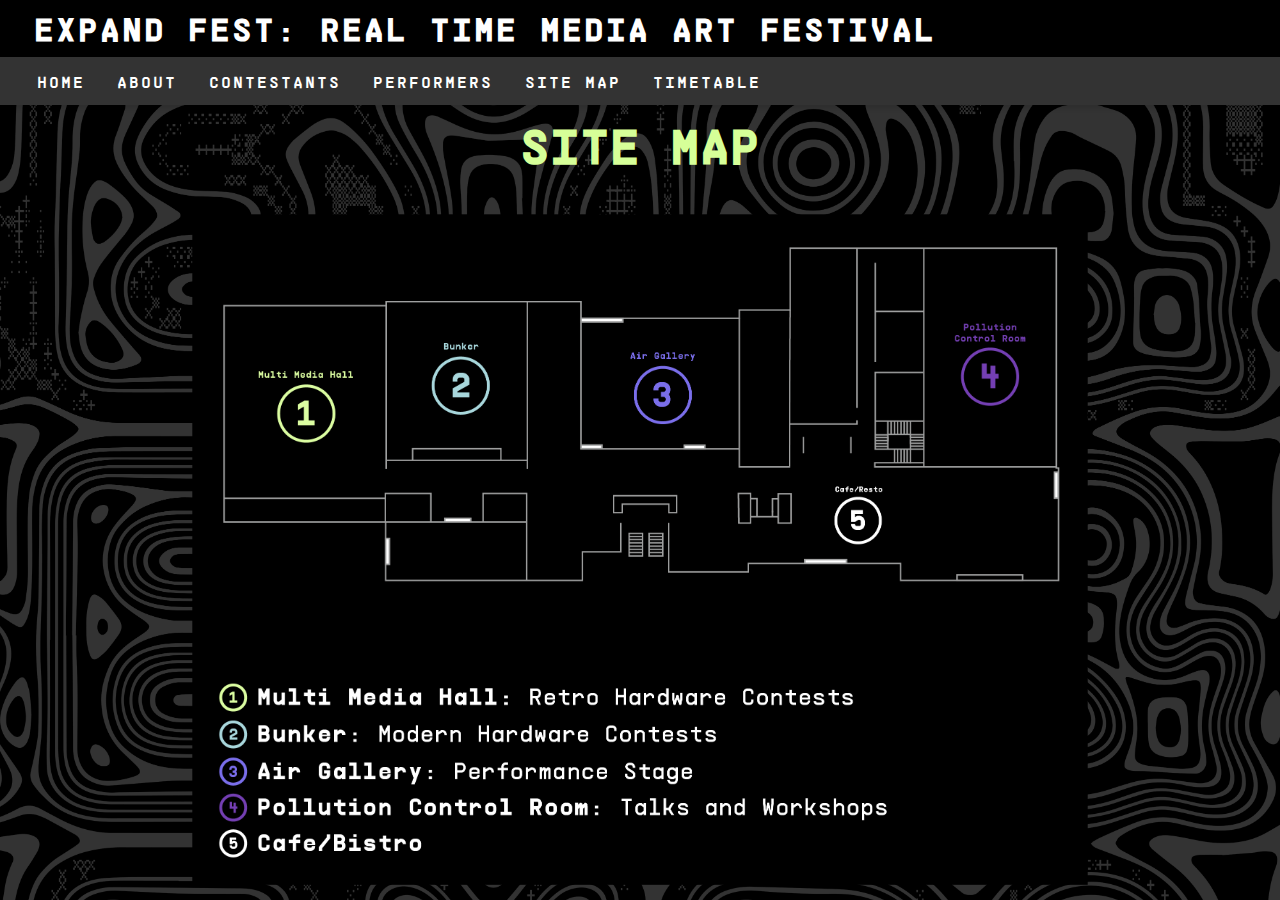
==== pages/page_about/index.html @ 902fbd70 "renew site" ====
<!DOCTYPE html>
<html lang="en">
  <head>
    <link rel="stylesheet" type="text/css" href="style.css">
    <meta charset="utf-8" />

  </head>
  <body>

    <header>
      <h1><a href="#" style="text-decoration:none;color: white;">EXPAND FEST: REAL TIME MEDIA ART FESTIVAL</a></h1>
      <nav id="menu">
          <div class="menu-wrapper">
              <a href="../../index.html">HOME</a>
              <a href="#">ABOUT</a>
              <a href="../page_contestants/index.html">CONTESTANTS</a>
              <a href="../page_performers/index.html">PERFORMERS</a>
              <a href="../page_sitemap/index.html">SITE MAP</a>
              <a href="../page_timetable/index.html">TIMETABLE</a>
          </div>
      </nav>
  </header>
    
    <!-- Main Content -->
    <main>
      <!-- Left Section -->
      <div class="left-section">
          <h2 style="color: #d6ff98; font-size:3em;">SITE MAP</h2>

          <a href="">
            <img src="./assets/sitemap2.png">
          </a>
          <!-- Add more content as needed -->
      </div>

      
  </main>
    <script>
      const header = document.querySelector('header');
      const menu = document.getElementById('menu');

      header.addEventListener('mouseenter', () => {
          menu.style.display = 'block';
      });

      header.addEventListener('mouseleave', () => {
          menu.style.display = 'none';
      });
    </script>
  </body>
</html>
---- pages/page_about/style.css ----
html, body {
  margin: 0;
  padding: 0;
  overflow: hidden;

  display: flex;
  flex-direction: column;
  height: 100vh; /* 100% of the viewport height */
  overflow: hidden; /* Hide overflow at the body level */
  
  background-image: url('./assets/bg_both_dim.png');
  background-size: 100%;
}


header {
  background-color: black;
  color: white;
  padding: 1vh;
  position: relative;
  font-family: customFont;
  letter-spacing: 2px;
  z-index: 1; /* Ensure the header stays on top */
}

h1 {
  margin: 0;
}

h1, p {
  text-align: left;
  margin-left: 2%;
}

/* Navigation Menu Styles */
nav {
  display: none; /* Hide the menu by default */
  position: absolute;
  top: 100%; /* Position the menu just below the header */
  left: 0;
  width: 100%;
  background-color: #333; /* Background color for the menu */
  padding: 0.5vh;
  box-shadow: 0px 4px 4px rgba(0, 0, 0, 0.1); /* Add a subtle box shadow */
  animation: slideDown 0.3s ease-in-out; /* Slide-down animation */
  transform-origin: top center; /* Set the origin for the transform */
  z-index: 1; /* Ensure the menu stays on top */
}

.menu-wrapper {
  margin-left: 1.75%; /* Adjust the left margin */
}

@keyframes slideDown {
  from {
      transform: scaleY(0);
  }
  to {
      transform: scaleY(1);
  }
}

nav a {
  display: inline-block; /* Display menu items in a single line */
  color: white;
  text-align: center;
  padding: 10px;
  text-decoration: none;
  transition: background-color 0.3s ease; /* Smooth transition for background color */
}

nav a:hover {
  background-color: #555; /* Change background color on hover */
}

/* Main Content Container */
main {
  flex: 1; /* Grow and shrink to take available space */
  display: flex;
  overflow: hidden; /* Hide overflow at the main content level */
}

/* Left Section Styles */
.left-section {
  flex: 1; /* Grow and shrink equally */
  
  
  padding: 20px;
  overflow-y: auto; /* Enable vertical scrolling for the left section */
  scrollbar-width: thin; /* For Firefox */
  scrollbar-color: transparent transparent; /* For Firefox */
  font-family: customFont;
  color: white;
  text-align: center; /* Center-justify the text */
}

.left-section img{
  width: 70vw;
}

/* WebKit-based browsers */
.left-section::-webkit-scrollbar {
  width: 5px; /* Width of the scrollbar */
}

.left-section::-webkit-scrollbar-thumb {
  background-color: transparent; /* Color of the scrollbar thumb */
}

/* Right Section Styles */
.right-section {
  flex: 1; /* Grow and shrink equally */
  
  
  padding: 20px;
  overflow-y: auto; /* Enable vertical scrolling for the right section */
  scrollbar-width: thin; /* For Firefox */
  scrollbar-color: transparent transparent; /* For Firefox */
  font-family: customFont;
  color: white;
  text-align: center; /* Center-justify the text */
}

.right-section img{
  width: 30vw;
}

/* WebKit-based browsers */
.right-section::-webkit-scrollbar {
  width: 5px; /* Width of the scrollbar */
}

.right-section::-webkit-scrollbar-thumb {
  background-color: transparent; /* Color of the scrollbar thumb */
}

@font-face {
  font-family: customFont;
  src: url(../../assets/fonts/Supply-Medium.otf);
}
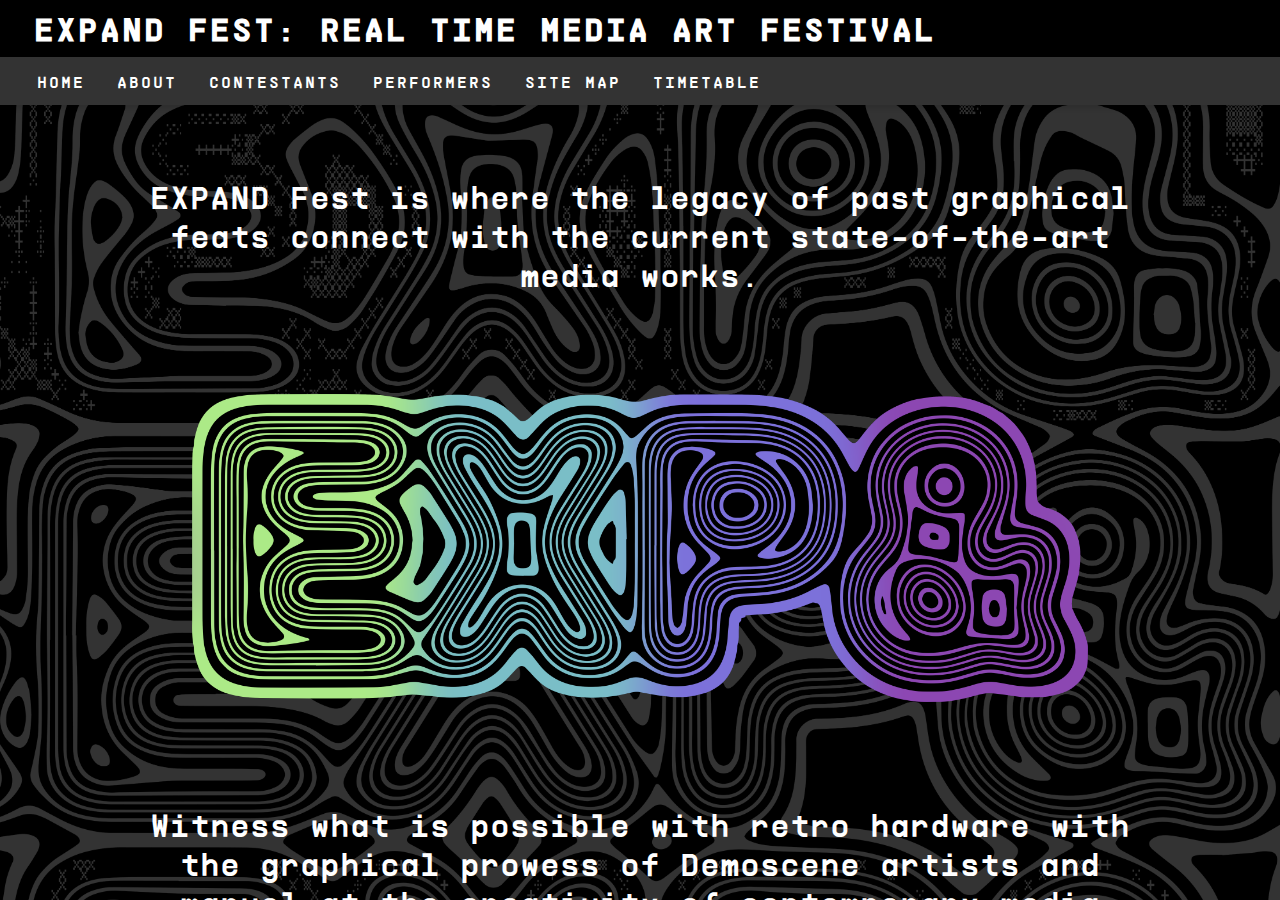
==== commit 451ba3f4: "add about page" ====
--- a/pages/page_about/index.html
+++ b/pages/page_about/index.html
@@ -25,12 +25,33 @@
     <main>
       <!-- Left Section -->
       <div class="left-section">
-          <h2 style="color: #d6ff98; font-size:3em;">SITE MAP</h2>
+        
+        <div style="text-align: center; color: white; font-size:2em;">EXPAND Fest is where the legacy of past graphical feats connect with the current state-of-the-art media works.</div>
+        <!-- Add more content as needed -->
+        
+          <a href="">
+            <img src="../../assets/images/logo dense black in between color.png">
+          </a>
+
+          <div style="text-align: center; color: white; font-size:2em;">
+            Witness what is possible with retro hardware with the graphical prowess of Demoscene artists and marvel at the creativity of contemporary media artists.
+          </div>
+          <!-- Add more content as needed -->
 
           <a href="">
-            <img src="./assets/sitemap2.png">
+            <img src="../../assets/images/demoparty.png">
           </a>
-          <!-- Add more content as needed -->
+
+          <div style="text-align: center; color: white; font-size:2em;">
+            Watch as they show off their programming chops in live coding showdowns, and participate in the votes to see who’s the winner of them all!</div>
+          <a href="">
+            <img src="../../assets/images/shader show.jpg">
+          </a>
+
+          <a href="">
+            <img src="../../assets/images/mockup poster.png">
+          </a>
+            <!-- Add more content as needed -->
       </div>
 
       
--- a/pages/page_about/style.css
+++ b/pages/page_about/style.css
@@ -107,6 +107,13 @@
   background-color: transparent; /* Color of the scrollbar thumb */
 }
 
+.left-section div {
+  font-size: smaller;
+  text-align:center;
+  margin: 100px;
+
+}
+
 /* Right Section Styles */
 .right-section {
   flex: 1; /* Grow and shrink equally */
